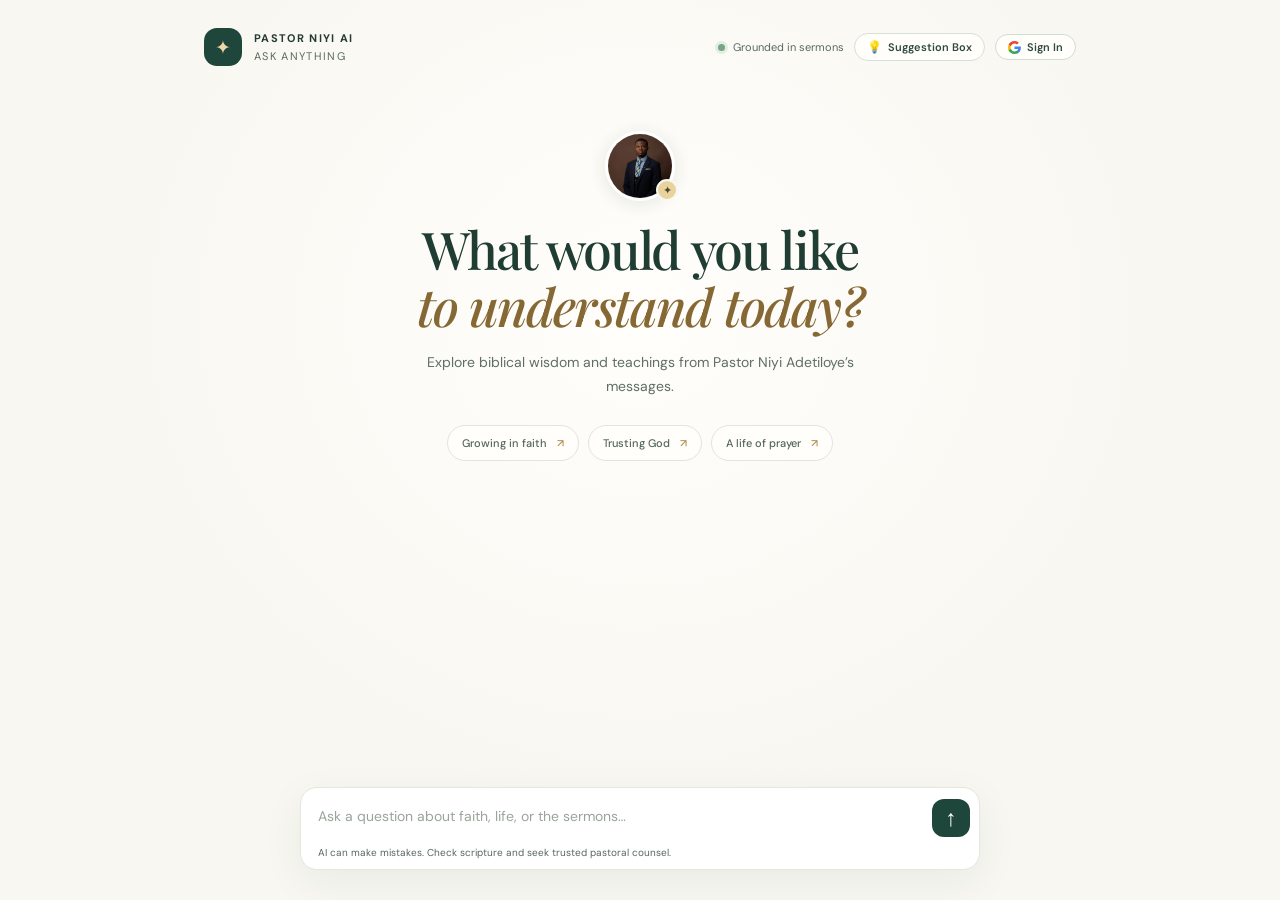
==== web/index.html @ 2fbea022 "Replace alert dialog with smooth inline prompt and bump version" ====
<!doctype html>
<html lang="en">
<head>
  <meta charset="utf-8">
  <meta name="viewport" content="width=device-width,initial-scale=1">
  <meta name="theme-color" content="#f8f7f2">
  <meta name="description" content="Explore Pastor Niyi Adetiloye’s teachings through sermon-grounded answers.">
  <title>Pastor Niyi AI</title>
  <link rel="icon" type="image/svg+xml" href="/assets/bible-favicon.svg?v=1">
  <link rel="stylesheet" href="/web/styles.css?v=20261024a">
  <!-- Google Identity Services for Option B Google Sign-In -->
  <script src="https://accounts.google.com/gsi/client" async defer></script>
</head>
<body>
  <main class="shell">
    <header class="topbar">
      <a class="brand" href="/" aria-label="Pastor Niyi AI home">
        <span class="brand-mark">✦</span>
        <span><strong>PASTOR NIYI AI</strong><small>ASK ANYTHING</small></span>
      </a>

      <div class="topbar-actions">
        <div class="online"><i></i> <span>Grounded in sermons</span></div>

        <!-- Suggestion Box Trigger Button -->
        <button type="button" class="topbar-pill-btn" id="open-feedback-btn" aria-haspopup="dialog" aria-expanded="false" title="Submit feedback or suggestion">
          <span class="pill-icon">💡</span>
          <span class="pill-text">Suggestion Box</span>
        </button>

        <!-- User Profile / Google Sign-In Container (Option B) -->
        <div class="user-auth-zone" id="user-auth-zone">
          <button type="button" class="topbar-pill-btn auth-signin-btn" id="open-auth-btn" title="Sign in with Google">
            <svg class="google-svg" viewBox="0 0 24 24" width="13" height="13" aria-hidden="true">
              <path fill="#4285F4" d="M23.745 12.27c0-.7-.06-1.4-.19-2.07H12v4.51h6.6c-.29 1.52-1.14 2.82-2.4 3.68v3.05h3.88c2.27-2.09 3.66-5.17 3.66-9.17z"/>
              <path fill="#34A853" d="M12 24c3.24 0 5.95-1.08 7.93-2.91l-3.88-3.05c-1.08.72-2.45 1.16-4.05 1.16-3.12 0-5.77-2.1-6.72-4.93H1.25v3.15C3.26 21.36 7.33 24 12 24z"/>
              <path fill="#FBBC05" d="M5.28 14.27c-.25-.72-.38-1.49-.38-2.27s.13-1.55.38-2.27V6.58H1.25C.45 8.18 0 9.99 0 12s.45 3.82 1.25 5.42l4.03-3.15z"/>
              <path fill="#EA4335" d="M12 4.75c1.77 0 3.35.61 4.6 1.8l3.42-3.42C17.95 1.19 15.24 0 12 0 7.33 0 3.26 2.64 1.25 6.58l4.03 3.15c.95-2.83 3.6-4.98 6.72-4.98z"/>
            </svg>
            <span class="pill-text">Sign In</span>
          </button>

          <div class="user-menu-wrapper" id="user-menu-wrapper" hidden>
            <button type="button" class="user-avatar-btn" id="user-avatar-btn" aria-haspopup="menu" aria-expanded="false" title="Account profile">
              <img id="user-avatar-img" class="user-avatar" src="" alt="User avatar">
              <span id="user-display-name" class="user-name"></span>
              <span class="user-caret">▾</span>
            </button>
            <div class="user-dropdown-card" id="user-dropdown-card" hidden role="menu">
              <div class="dropdown-user-info">
                <strong id="dropdown-user-name"></strong>
                <small id="dropdown-user-email"></small>
              </div>
              <div class="dropdown-line"></div>
              <button type="button" class="dropdown-row-btn" id="view-bookmarks-btn" role="menuitem">
                🔖 Saved Bookmarks (<span id="user-bookmark-count">0</span>)
              </button>
              <div class="dropdown-line"></div>
              <button type="button" class="dropdown-row-btn signout" id="user-signout-btn" role="menuitem">
                Sign Out
              </button>
            </div>
          </div>
        </div>
      </div>
    </header>

    <section class="welcome" id="welcome">
      <div class="portrait-wrap">
        <img src="/assets/pastor_niyi.webp" alt="Pastor Niyi Adetiloye" class="portrait">
        <span class="portrait-spark">✦</span>
      </div>
      <h1>What would you like<br><em>to understand today?</em></h1>
      <p class="intro">Explore biblical wisdom and teachings from Pastor Niyi Adetiloye’s messages.</p>
      <div class="suggestions" aria-label="Suggested questions">
        <button class="suggestion" data-prompt="What does the Bible teach about growing in faith?">Growing in faith <span>↗</span></button>
        <button class="suggestion" data-prompt="How can I trust God in a difficult season?">Trusting God <span>↗</span></button>
        <button class="suggestion" data-prompt="What are practical ways to build a life of prayer?">A life of prayer <span>↗</span></button>
      </div>
    </section>

    <section id="conversation" class="conversation" aria-live="polite" aria-label="Conversation"></section>
    <div id="error" class="error" role="status" hidden></div>

    <form id="chat-form" class="composer">
      <label class="sr-only" for="message">Ask a question</label>
      <textarea id="message" rows="1" maxlength="2000" placeholder="Ask a question about faith, life, or the sermons…" required></textarea>
      <button id="send" type="submit" aria-label="Send question"><span>↑</span></button>
      <div class="composer-note">AI can make mistakes. Check scripture and seek trusted pastoral counsel.</div>
    </form>
  </main>

  <!-- SUGGESTION & FEEDBACK MODAL -->
  <div id="feedback-modal" class="modal-backdrop" hidden role="dialog" aria-modal="true" aria-labelledby="feedback-title">
    <div class="modal-sheet">
      <div class="modal-sheet-header">
        <div class="modal-title-wrap">
          <div class="modal-gem">💡</div>
          <div>
            <h2 id="feedback-title">Suggestion & Feedback Box</h2>
            <p class="modal-subtitle">Share your ideas, report errors, or leave a note for the church team.</p>
          </div>
        </div>
        <button type="button" class="sheet-close" id="close-feedback-btn" aria-label="Close modal">✕</button>
      </div>

      <div class="modal-sheet-body">
        <form id="feedback-form" onsubmit="event.preventDefault(); window.submitFeedbackForm();">
          <div class="category-radio-group" role="radiogroup" aria-label="Feedback category">
            <label class="cat-chip active">
              <input type="radio" name="feedback-category" value="suggestion" checked>
              <span>💡 Suggestion</span>
            </label>
            <label class="cat-chip">
              <input type="radio" name="feedback-category" value="sermon">
              <span>📖 Sermon Note</span>
            </label>
            <label class="cat-chip">
              <input type="radio" name="feedback-category" value="bug">
              <span>🐛 Bug / Issue</span>
            </label>
            <label class="cat-chip">
              <input type="radio" name="feedback-category" value="testimony">
              <span>❤️ Testimony</span>
            </label>
          </div>

          <div class="field-wrap">
            <label for="feedback-content" class="field-label">Your Message or Suggestion <span class="req">*</span></label>
            <textarea id="feedback-content" rows="4" maxlength="3000" placeholder="Write your thoughts, suggestions, or corrections here…" required></textarea>
            <div class="char-indicator"><span id="char-count">0</span> / 3000</div>
          </div>

          <div class="field-wrap">
            <label for="feedback-contact" class="field-label">Name or Contact <small class="opt">(Optional — leave blank for 100% anonymous)</small></label>
            <input type="text" id="feedback-contact" maxlength="150" placeholder="e.g. Bro David or david@example.com">
            <p class="privacy-note">🔒 Submissions are 100% anonymous by default. You only need to provide contact info if you would like pastoral follow-up.</p>
          </div>

          <div id="feedback-form-error" class="form-alert error" hidden></div>

          <div class="sheet-actions">
            <button type="button" class="sheet-btn secondary" id="cancel-feedback-btn">Cancel</button>
            <button type="submit" class="sheet-btn primary" id="send-feedback-btn">
              <span class="btn-text">Send to Pastoral Team</span>
              <span class="sheet-spinner" hidden></span>
            </button>
          </div>
        </form>

        <div id="feedback-success-state" class="modal-success-state" hidden>
          <div class="success-gem">🕊️</div>
          <h3>Thank You!</h3>
          <p>Your thoughts have been received with love and appreciation. May God continually bless and keep you!</p>
          <button type="button" class="sheet-btn primary" id="feedback-done-btn">Back to Chat</button>
        </div>
      </div>
    </div>
  </div>

  <!-- SAVED BOOKMARKS MODAL (OPTION B) -->
  <div id="bookmarks-modal" class="modal-backdrop" hidden role="dialog" aria-modal="true" aria-labelledby="bookmarks-title">
    <div class="modal-sheet">
      <div class="modal-sheet-header">
        <div class="modal-title-wrap">
          <div class="modal-gem">🔖</div>
          <div>
            <h2 id="bookmarks-title">Saved Sermons & Messages</h2>
            <p class="modal-subtitle">Teachings and sermon links saved to your account.</p>
          </div>
        </div>
        <button type="button" class="sheet-close" id="close-bookmarks-btn" aria-label="Close modal">✕</button>
      </div>

      <div class="modal-sheet-body">
        <div id="bookmarks-empty" class="bookmarks-empty-state" hidden>
          <span class="empty-icon">📭</span>
          <h4>No saved sermons yet</h4>
          <p>When listening to or reading sermon answers, click "Save" to keep them handy here.</p>
        </div>
        <div id="bookmarks-list" class="bookmarks-list"></div>
      </div>
    </div>
  </div>

  <!-- MEMBER AUTHENTICATION MODAL -->
  <div id="auth-modal" class="modal-backdrop" hidden role="dialog" aria-modal="true" aria-labelledby="auth-modal-title">
    <div class="modal-sheet">
      <div class="modal-sheet-header">
        <div class="modal-title-wrap">
          <div class="modal-gem">✦</div>
          <div>
            <h2 id="auth-modal-title">Member Sign In</h2>
            <p class="modal-subtitle">Save your sermon bookmarks, notes, and study history.</p>
          </div>
        </div>
        <button type="button" class="sheet-close" id="close-auth-btn" aria-label="Close modal">✕</button>
      </div>

      <div class="modal-sheet-body">
        <form id="member-login-form" onsubmit="event.preventDefault(); window.submitMemberLogin();">
          <div class="field-wrap">
            <label for="member-email" class="field-label">Email Address <span class="req">*</span></label>
            <input type="email" id="member-email" required placeholder="your.email@example.com">
          </div>

          <div class="field-wrap">
            <label for="member-name" class="field-label">Your Name <small class="opt">(Optional)</small></label>
            <input type="text" id="member-name" placeholder="e.g. David Emmanuel">
            <p class="privacy-note">🔒 Passwordless access: bookmarks and sermon notes will be securely tied to your email profile.</p>
          </div>

          <div id="auth-error-alert" class="form-alert error" hidden></div>

          <div class="sheet-actions" style="margin-top: 14px;">
            <button type="button" class="sheet-btn secondary" id="cancel-auth-btn">Cancel</button>
            <button type="submit" class="sheet-btn primary" id="member-submit-btn">
              <span class="btn-text">Access My Account</span>
              <span class="sheet-spinner" hidden></span>
            </button>
          </div>
        </form>

        <div class="auth-divider">
          <span>OR GOOGLE SIGN-IN</span>
        </div>

        <div id="google-signin-container" class="google-btn-zone">
          <button type="button" class="google-full-btn" id="trigger-google-oauth-btn">
            <svg class="google-svg" viewBox="0 0 24 24" width="16" height="16" aria-hidden="true">
              <path fill="#4285F4" d="M23.745 12.27c0-.7-.06-1.4-.19-2.07H12v4.51h6.6c-.29 1.52-1.14 2.82-2.4 3.68v3.05h3.88c2.27-2.09 3.66-5.17 3.66-9.17z"/>
              <path fill="#34A853" d="M12 24c3.24 0 5.95-1.08 7.93-2.91l-3.88-3.05c-1.08.72-2.45 1.16-4.05 1.16-3.12 0-5.77-2.1-6.72-4.93H1.25v3.15C3.26 21.36 7.33 24 12 24z"/>
              <path fill="#FBBC05" d="M5.28 14.27c-.25-.72-.38-1.49-.38-2.27s.13-1.55.38-2.27V6.58H1.25C.45 8.18 0 9.99 0 12s.45 3.82 1.25 5.42l4.03-3.15z"/>
              <path fill="#EA4335" d="M12 4.75c1.77 0 3.35.61 4.6 1.8l3.42-3.42C17.95 1.19 15.24 0 12 0 7.33 0 3.26 2.64 1.25 6.58l4.03 3.15c.95-2.83 3.6-4.98 6.72-4.98z"/>
            </svg>
            <span>Continue with Google</span>
          </button>
          <div id="google-button-rendered" hidden></div>
          <p id="google-hint-text" class="google-subhint">Fast 1-click Google account sync.</p>
        </div>
      </div>
    </div>
  </div>

  <script src="/web/chat-stream.js?v=20261024a" defer></script>
  <script src="/web/app.js?v=20261024a" defer></script>
</body>
</html>
---- web/styles.css ----
@import url('https://fonts.googleapis.com/css2?family=DM+Sans:wght@400;500;600;700&family=Playfair+Display:ital,wght@0,500;0,600;1,500&display=swap');
:root{font-family:'DM Sans',sans-serif;color:#243a32;background:#f8f7f2;font-synthesis:none;text-rendering:optimizeLegibility}*{box-sizing:border-box}body{margin:0;min-height:100vh;background:radial-gradient(ellipse at 50% 35%,#fffefa 0,#f8f7f2 60%)}.shell{max-width:940px;margin:auto;min-height:100vh;padding:28px 34px 30px;display:flex;flex-direction:column}.topbar{display:flex;align-items:center;justify-content:space-between}.brand{display:flex;align-items:center;gap:12px;color:inherit;text-decoration:none}.brand-mark{width:38px;height:38px;border-radius:13px;background:#1e463a;color:#eed9a4;display:grid;place-items:center;font-size:19px}.brand strong,.brand small{display:block;letter-spacing:.12em}.brand strong{font-size:11px}.brand small{font-size:9px;color:#829087;margin-top:4px}.online{font-size:11px;color:#718077;display:flex;align-items:center;gap:8px}.online i{width:7px;height:7px;background:#78a683;border-radius:50%;box-shadow:0 0 0 3px #e2eee3}.welcome{text-align:center;padding:65px 0 25px}.portrait-wrap{position:relative;width:70px;height:70px;margin:0 auto 19px}.portrait{width:70px;height:70px;border-radius:50%;object-fit:cover;border:3px solid #fff;box-shadow:0 3px 18px #253a301c}.portrait-spark{position:absolute;right:-3px;bottom:0;background:#e9d29b;color:#4c492f;border:2px solid #f8f7f2;border-radius:50%;width:22px;height:22px;display:grid;place-items:center;font-size:11px}.eyebrow{font-size:10px;text-transform:uppercase;letter-spacing:.18em;color:#8b927e;margin:0 0 12px}.welcome h1{font:500 clamp(34px,6vw,52px)/1.1 'Playfair Display',serif;letter-spacing:-.035em;margin:0;color:#203d33}.welcome h1 em{font-weight:500;color:#ad8b4d}.intro{font-size:14px;color:#748078;max-width:440px;line-height:1.7;margin:17px auto 26px}.suggestions{display:flex;justify-content:center;gap:9px;flex-wrap:wrap}.suggestion{border:1px solid #e3e4da;background:#fffefa;color:#54665d;border-radius:999px;padding:10px 14px;font:500 11px 'DM Sans',sans-serif;cursor:pointer;transition:.18s}.suggestion span{color:#ae8c4b;margin-left:7px}.suggestion:hover{border-color:#a7b6a9;transform:translateY(-1px)}.conversation{display:flex;flex-direction:column;gap:18px;width:min(100%,680px);margin:12px auto 22px}.message{max-width:86%;padding:15px 18px;border-radius:17px;font-size:14px;line-height:1.7;white-space:pre-wrap;overflow-wrap:break-word;word-break:normal}.message.user{align-self:flex-end;background:#1e463a;color:#fff;border-bottom-right-radius:5px}.message.assistant{align-self:flex-start;background:#fff;border:1px solid #eae9df;color:#33483e;border-bottom-left-radius:5px;box-shadow:0 5px 18px #263a3008}.sources{border-top:1px solid #eeeee8;margin-top:13px;padding-top:10px;color:#788278;font-size:11px}.sources strong{display:block;margin-bottom:7px;color:#758174}.source{margin:7px 0;display:flex;align-items:center;gap:8px;flex-wrap:wrap}.source span{color:#a28145}.listen-link{display:inline-flex;align-items:center;border:1px solid #d8e2d7;border-radius:999px;padding:5px 9px;color:#315e49;background:#f7faf5;text-decoration:none;font-size:10px;font-weight:600;line-height:1.3;transition:background .16s,border-color .16s}.listen-link:hover{background:#eaf2e8;border-color:#a9c0aa}.listen-link:focus-visible{outline:2px solid #ad8b4d;outline-offset:2px}.typing{color:#89948b}.error{width:min(100%,680px);margin:0 auto 12px;color:#9a4e3f;font-size:12px}.composer{position:sticky;bottom:0;width:min(100%,680px);margin:auto auto 0;padding:8px 9px 32px;background:#fff;border:1px solid #e5e6dc;border-radius:17px;box-shadow:0 12px 42px #263a3010;display:flex;align-items:flex-end;gap:10px}.composer textarea{resize:none;max-height:140px;flex:1;border:0;outline:none;background:transparent;color:#31463c;padding:10px 8px;font:14px/1.5 'DM Sans',sans-serif}.composer textarea::placeholder{color:#9ba49b}.composer button{width:38px;height:38px;flex:none;border:0;border-radius:12px;background:#1e463a;color:#fff;font-size:23px;cursor:pointer}.composer button:disabled{opacity:.45;cursor:wait}.composer-note{position:absolute;bottom:10px;left:17px;color:#a1a69c;font-size:9px}.sr-only{position:absolute;width:1px;height:1px;padding:0;margin:-1px;overflow:hidden;clip:rect(0,0,0,0);white-space:nowrap;border:0}[hidden]{display:none!important}@media(max-width:600px){.shell{padding:18px 16px 20px}.welcome{padding:54px 0 21px}.welcome h1{font-size:39px}.intro{font-size:13px}.suggestion{font-size:10px;padding:9px 12px}.message{max-width:94%;font-size:13px}.online{font-size:10px}}

/* Messenger-style conversation */
.message{display:flex;gap:10px;max-width:92%;padding:0;background:transparent;border:0;box-shadow:none;white-space:normal;overflow:visible}
.message.assistant{align-self:flex-start;align-items:flex-end}
.message.user{align-self:flex-end;justify-content:flex-end}
.message-avatar{width:36px;height:36px;flex:0 0 36px;object-fit:cover;border:2px solid #fff;border-radius:50%;box-shadow:0 2px 9px #263a301a}
.message-bubble{max-width:calc(100% - 46px);padding:14px 17px;border-radius:17px;font-size:14px;line-height:1.72;overflow-wrap:break-word;word-break:normal}
.assistant-bubble{background:#fff;border:1px solid #eae9df;color:#33483e;border-bottom-left-radius:5px;box-shadow:0 5px 18px #263a3008}
.user-bubble{display:inline-block;width:fit-content;min-width:44px;max-width:88%;background:#1e463a;color:#fff;border-bottom-right-radius:5px;white-space:pre-wrap;word-break:normal;overflow-wrap:break-word;text-align:left}
.assistant-bubble p{margin:0 0 11px}
.assistant-bubble p:last-of-type{margin-bottom:0}
.assistant-bubble h3{margin:16px 0 7px;color:#244b3b;font-size:14px;line-height:1.4;font-weight:700}
.assistant-bubble h3:first-child{margin-top:0}
.assistant-bubble ul,.assistant-bubble ol{margin:7px 0 12px;padding-left:21px}
.assistant-bubble li{padding-left:2px}
.assistant-bubble li+li{margin-top:6px}
.assistant-bubble blockquote{margin:10px 0;padding-left:13px;border-left:2px solid #d8c18c;color:#68786e}
.assistant-bubble strong{color:#244b3b;font-weight:700}
.assistant-bubble .typing{color:#89948b}
@media(max-width:600px){.message{max-width:100%;gap:8px}.message-avatar{width:31px;height:31px;flex-basis:31px}.message-bubble{max-width:calc(100% - 39px);padding:12px 14px;font-size:13px}.user-bubble{max-width:90%}}
.message.assistant,.message.user{background:transparent;border:0;box-shadow:none;color:inherit;border-radius:0}
.user-bubble{color:#fff}

.typing{color:#637368}.assistant-bubble.streaming::after{content:"";display:inline-block;width:6px;height:6px;margin-left:5px;vertical-align:middle;border-radius:50%;background:#78a683;animation:stream-pulse .7s ease-in-out infinite alternate}@keyframes stream-pulse{to{opacity:.35;transform:scale(.8)}}@media(max-width:600px){.composer textarea{font-size:16px}}@media(prefers-reduced-motion:reduce){.assistant-bubble.streaming::after{animation:none}}

.brand small{font-size:11px;color:#596a60}.online{color:#596a60}.eyebrow{color:#626d5e}.welcome h1 em{color:#856833}.intro{color:#5f6f65}.composer-note{font-size:10px;color:#56675c}.source span{color:#7d6332}.listen-link{font-size:11px}.error{color:#854638}.retry-button{margin-inline-start:7px;padding:4px 9px;border:1px solid #bdcbc0;border-radius:9px;background:#fffefa;color:#284e3d;font:600 11px/1.2 system-ui,sans-serif;cursor:pointer}.retry-button:focus-visible{outline:2px solid #ad8b4d;outline-offset:2px}@media(max-width:600px){.message{font-size:14px}.suggestion{font-size:11px}.online{font-size:11px}}

.listen-link.youtube-link{background:#fdf2f2;border-color:#f5c2c2;color:#b91c1c}.listen-link.youtube-link:hover{background:#fae6e6;border-color:#e58f8f}


/* ==========================================================================
   TOPBAR ACTIONS, SUGGESTION BOX & OPTION B USER ACCOUNTS
   ========================================================================== */
.topbar-actions {
  display: flex;
  align-items: center;
  gap: 10px;
}

.topbar-pill-btn {
  display: inline-flex;
  align-items: center;
  gap: 6px;
  background: #fffefa;
  border: 1px solid #d7e0d6;
  border-radius: 999px;
  padding: 5px 12px;
  font-family: inherit;
  font-size: 11px;
  font-weight: 600;
  color: #2e4a3e;
  cursor: pointer;
  transition: all .18s ease;
  white-space: nowrap;
}

.topbar-pill-btn:hover {
  background: #f0f6f1;
  border-color: #a7baa8;
  transform: translateY(-1px);
}

.topbar-pill-btn:focus-visible {
  outline: 2px solid #ad8b4d;
  outline-offset: 2px;
}

.pill-icon {
  font-size: 12px;
}

.auth-signin-btn {
  border-color: #d1ddd0;
}

.auth-signin-btn .google-svg {
  flex-shrink: 0;
}

/* User Profile Menu (Signed in) */
.user-auth-zone {
  position: relative;
}

.user-avatar-btn {
  display: inline-flex;
  align-items: center;
  gap: 6px;
  background: #fff;
  border: 1px solid #d6ded5;
  border-radius: 999px;
  padding: 3px 10px 3px 4px;
  cursor: pointer;
  font-family: inherit;
  font-size: 11px;
  font-weight: 600;
  color: #274538;
  transition: all .16s ease;
}

.user-avatar-btn:hover {
  border-color: #a1b8a4;
  background: #f6faf6;
}

.user-avatar {
  width: 22px;
  height: 22px;
  border-radius: 50%;
  object-fit: cover;
}

.user-caret {
  font-size: 9px;
  color: #7d8f84;
}

.user-dropdown-card {
  position: absolute;
  top: calc(100% + 8px);
  right: 0;
  width: 230px;
  background: #fff;
  border: 1px solid #e1e7e0;
  border-radius: 14px;
  box-shadow: 0 10px 35px rgba(23, 45, 34, 0.12);
  padding: 8px;
  z-index: 100;
  animation: dropdown-fade-in .15s ease-out;
}

@keyframes dropdown-fade-in {
  from { opacity: 0; transform: translateY(-4px); }
  to { opacity: 1; transform: translateY(0); }
}

.dropdown-user-info {
  padding: 8px 10px 6px;
}

.dropdown-user-info strong {
  display: block;
  font-size: 12px;
  color: #1e3d30;
  white-space: nowrap;
  overflow: hidden;
  text-overflow: ellipsis;
}

.dropdown-user-info small {
  display: block;
  font-size: 10px;
  color: #73847a;
  white-space: nowrap;
  overflow: hidden;
  text-overflow: ellipsis;
}

.dropdown-line {
  height: 1px;
  background: #edf1ec;
  margin: 6px 0;
}

.dropdown-row-btn {
  display: flex;
  align-items: center;
  width: 100%;
  padding: 8px 10px;
  border: 0;
  background: transparent;
  border-radius: 8px;
  font-family: inherit;
  font-size: 12px;
  color: #2f4d40;
  cursor: pointer;
  text-align: left;
  transition: background .14s ease;
}

.dropdown-row-btn:hover {
  background: #f2f7f3;
}

.dropdown-row-btn.signout {
  color: #a83a32;
}

.dropdown-row-btn.signout:hover {
  background: #fdf2f2;
}

/* ==========================================================================
   MODAL DIALOGS (Suggestion Box & Bookmarks)
   ========================================================================== */
.modal-backdrop {
  position: fixed;
  inset: 0;
  background: rgba(14, 25, 20, 0.55);
  backdrop-filter: blur(6px);
  -webkit-backdrop-filter: blur(6px);
  display: flex;
  align-items: center;
  justify-content: center;
  padding: 16px;
  z-index: 1000;
  animation: modal-bg-fade .2s ease-out;
}

@keyframes modal-bg-fade {
  from { opacity: 0; }
  to { opacity: 1; }
}

.modal-sheet {
  background: #fffefa;
  border: 1px solid #e2e7df;
  border-radius: 20px;
  max-width: 520px;
  width: 100%;
  box-shadow: 0 20px 60px rgba(16, 36, 26, 0.22);
  display: flex;
  flex-direction: column;
  overflow: hidden;
  animation: modal-pop .22s cubic-bezier(0.16, 1, 0.3, 1);
}

@keyframes modal-pop {
  from { opacity: 0; transform: scale(0.96) translateY(8px); }
  to { opacity: 1; transform: scale(1) translateY(0); }
}

.modal-sheet-header {
  display: flex;
  align-items: flex-start;
  justify-content: space-between;
  padding: 22px 24px 16px;
  border-bottom: 1px solid #eff3ee;
}

.modal-title-wrap {
  display: flex;
  gap: 14px;
  align-items: flex-start;
}

.modal-gem {
  width: 38px;
  height: 38px;
  background: #edf4ee;
  border: 1px solid #cfded0;
  border-radius: 12px;
  display: grid;
  place-items: center;
  font-size: 18px;
  flex-shrink: 0;
}

.modal-title-wrap h2 {
  font-family: 'DM Sans', sans-serif;
  font-size: 17px;
  font-weight: 700;
  color: #1e3f32;
  margin: 0 0 3px;
  line-height: 1.3;
}

.modal-subtitle {
  font-size: 12px;
  color: #6d7f74;
  margin: 0;
  line-height: 1.45;
}

.sheet-close {
  background: transparent;
  border: 0;
  color: #8c9c91;
  font-size: 16px;
  line-height: 1;
  padding: 6px;
  border-radius: 8px;
  cursor: pointer;
  transition: all .15s ease;
}

.sheet-close:hover {
  background: #edf2ed;
  color: #244134;
}

.modal-sheet-body {
  padding: 22px 24px 24px;
}

/* Category Pills in Form */
.category-radio-group {
  display: flex;
  flex-wrap: wrap;
  gap: 8px;
  margin-bottom: 18px;
}

.cat-chip {
  display: inline-flex;
  align-items: center;
  padding: 7px 13px;
  background: #f4f7f3;
  border: 1px solid #d9e3d8;
  border-radius: 999px;
  font-size: 11px;
  font-weight: 600;
  color: #3f5a4d;
  cursor: pointer;
  transition: all .16s ease;
  user-select: none;
}

.cat-chip input[type="radio"] {
  position: absolute;
  opacity: 0;
  pointer-events: none;
}

.cat-chip:hover {
  background: #eaf1eb;
  border-color: #b7cab8;
}

.cat-chip.active {
  background: #1e463a;
  border-color: #1e463a;
  color: #fff;
  box-shadow: 0 2px 8px rgba(30, 70, 58, 0.25);
}

/* Form Fields */
.field-wrap {
  margin-bottom: 16px;
}

.field-label {
  display: block;
  font-size: 12px;
  font-weight: 600;
  color: #254235;
  margin-bottom: 6px;
}

.field-label .req {
  color: #ad3d32;
}

.field-label .opt {
  font-weight: 400;
  color: #7b8b80;
  font-size: 11px;
}

.field-wrap textarea,
.field-wrap input[type="text"] {
  width: 100%;
  border: 1px solid #d7e0d6;
  border-radius: 12px;
  padding: 10px 12px;
  font-family: inherit;
  font-size: 13px;
  color: #233e32;
  background: #fff;
  box-sizing: border-box;
  transition: border-color .16s, box-shadow .16s;
}

.field-wrap textarea:focus,
.field-wrap input[type="text"]:focus {
  border-color: #1e463a;
  outline: none;
  box-shadow: 0 0 0 3px rgba(30, 70, 58, 0.12);
}

.char-indicator {
  text-align: right;
  font-size: 10px;
  color: #8c9b91;
  margin-top: 4px;
}

.privacy-note {
  font-size: 11px;
  color: #687d70;
  margin: 6px 0 0;
  line-height: 1.45;
}

.form-alert.error {
  background: #fdf2f2;
  border: 1px solid #f5c4c4;
  color: #9c2820;
  font-size: 12px;
  padding: 9px 12px;
  border-radius: 10px;
  margin-bottom: 14px;
}

.sheet-actions {
  display: flex;
  justify-content: flex-end;
  gap: 10px;
  margin-top: 20px;
}

.sheet-btn {
  padding: 9px 18px;
  border-radius: 11px;
  font-family: inherit;
  font-size: 12px;
  font-weight: 600;
  cursor: pointer;
  transition: all .16s ease;
  display: inline-flex;
  align-items: center;
  justify-content: center;
  gap: 6px;
  border: 0;
}

.sheet-btn.primary {
  background: #1e463a;
  color: #fff;
}

.sheet-btn.primary:hover {
  background: #17382e;
  box-shadow: 0 4px 14px rgba(30, 70, 58, 0.25);
}

.sheet-btn.secondary {
  background: #edf2ed;
  color: #355042;
}

.sheet-btn.secondary:hover {
  background: #e1e9e1;
}

.sheet-btn:disabled {
  opacity: .5;
  cursor: not-allowed;
}

/* Success Confirmation State */
.modal-success-state {
  text-align: center;
  padding: 24px 12px 12px;
}

.success-gem {
  width: 58px;
  height: 58px;
  background: #eaf5ec;
  border: 2px solid #bfe0c5;
  border-radius: 50%;
  display: grid;
  place-items: center;
  font-size: 28px;
  margin: 0 auto 16px;
}

.modal-success-state h3 {
  font-family: 'Playfair Display', serif;
  font-size: 24px;
  color: #1e463a;
  margin: 0 0 8px;
}

.modal-success-state p {
  font-size: 13px;
  color: #5c7264;
  line-height: 1.6;
  max-width: 380px;
  margin: 0 auto 22px;
}

/* Saved Bookmarks List */
.bookmarks-empty-state {
  text-align: center;
  padding: 30px 10px;
}

.bookmarks-empty-state .empty-icon {
  font-size: 36px;
  display: block;
  margin-bottom: 10px;
}

.bookmarks-empty-state h4 {
  font-size: 15px;
  margin: 0 0 6px;
  color: #244134;
}

.bookmarks-empty-state p {
  font-size: 12px;
  color: #6e8074;
  max-width: 320px;
  margin: 0 auto;
}

.bookmarks-list {
  display: flex;
  flex-direction: column;
  gap: 10px;
  max-height: 380px;
  overflow-y: auto;
}

.bookmark-item {
  padding: 12px 14px;
  background: #f8faf7;
  border: 1px solid #e1e8df;
  border-radius: 12px;
  display: flex;
  justify-content: space-between;
  align-items: flex-start;
  gap: 12px;
}

.bookmark-info h5 {
  margin: 0 0 4px;
  font-size: 13px;
  color: #1e3f32;
}

.bookmark-info p {
  margin: 0 0 6px;
  font-size: 11px;
  color: #607468;
  line-height: 1.4;
}

.bookmark-link {
  font-size: 11px;
  color: #1e463a;
  font-weight: 600;
  text-decoration: underline;
}

.bookmark-del-btn {
  background: transparent;
  border: 0;
  color: #9ea9a2;
  cursor: pointer;
  padding: 4px;
  border-radius: 6px;
}

.bookmark-del-btn:hover {
  color: #b23b32;
  background: #fbeeed;
}

/* Responsive adjustments */
@media (max-width: 600px) {
  .topbar-actions {
    gap: 6px;
  }
  .online {
    display: none; /* Hide 'Grounded in sermons' on very small mobile to give room */
  }
  .topbar-pill-btn {
    padding: 5px 9px;
    font-size: 10px;
  }
  .modal-sheet {
    max-width: 100%;
    border-radius: 16px;
  }
  .modal-sheet-header {
    padding: 18px 16px 12px;
  }
  .modal-sheet-body {
    padding: 18px 16px 20px;
  }
}


/* Google OAuth Button & Auth Divider */
.auth-divider {
  display: flex;
  align-items: center;
  text-align: center;
  margin: 18px 0 14px;
}
.auth-divider::before,
.auth-divider::after {
  content: '';
  flex: 1;
  border-bottom: 1px solid #e5ece4;
}
.auth-divider span {
  padding: 0 10px;
  font-size: 10px;
  font-weight: 700;
  letter-spacing: 0.1em;
  color: #7d8f84;
}

.google-btn-zone {
  display: flex;
  flex-direction: column;
  gap: 8px;
}

.google-full-btn {
  display: flex;
  align-items: center;
  justify-content: center;
  gap: 10px;
  width: 100%;
  padding: 10px 16px;
  background: #fff;
  border: 1px solid #d5ded4;
  border-radius: 12px;
  font-family: inherit;
  font-size: 13px;
  font-weight: 600;
  color: #274034;
  cursor: pointer;
  transition: all .16s ease;
  box-shadow: 0 1px 3px rgba(0,0,0,0.04);
}

.google-full-btn:hover {
  background: #f7faf7;
  border-color: #b7c7b6;
  box-shadow: 0 3px 10px rgba(0,0,0,0.07);
}

.google-subhint {
  font-size: 10.5px;
  color: #788a80;
  text-align: center;
  margin: 2px 0 0;
  line-height: 1.4;
}

/* Distinctive Sermon Links (Side-by-side Telegram & YouTube) */
.source {
  display: flex;
  align-items: center;
  flex-wrap: wrap;
  gap: 7px;
  margin: 8px 0;
}

.listen-link {
  display: inline-flex;
  align-items: center;
  gap: 5px;
  border: 1px solid #cfded0;
  border-radius: 999px;
  padding: 4px 10px;
  color: #1e4d3a;
  background: #f4f8f4;
  text-decoration: none;
  font-size: 11px;
  font-weight: 600;
  line-height: 1.3;
  transition: all .16s ease;
}

.listen-link:hover {
  background: #e7f1e8;
  border-color: #9cb89f;
  transform: translateY(-1px);
}

.listen-link.telegram-link {
  background: #f2f8f4;
  border-color: #c9ded0;
  color: #1c523c;
}

.listen-link.telegram-link:hover {
  background: #e4f2e8;
  border-color: #9abf9f;
}

.listen-link.youtube-link {
  background: #fdf3f3;
  border-color: #f7caca;
  color: #b91c1c;
}

.listen-link.youtube-link:hover {
  background: #fae4e4;
  border-color: #e59797;
}


.form-alert.info {
  background: #f0f7f3;
  border: 1px solid #c8dfd0;
  color: #1e4a38;
  font-size: 12px;
  line-height: 1.5;
  padding: 10px 14px;
  border-radius: 10px;
  margin-bottom: 14px;
}
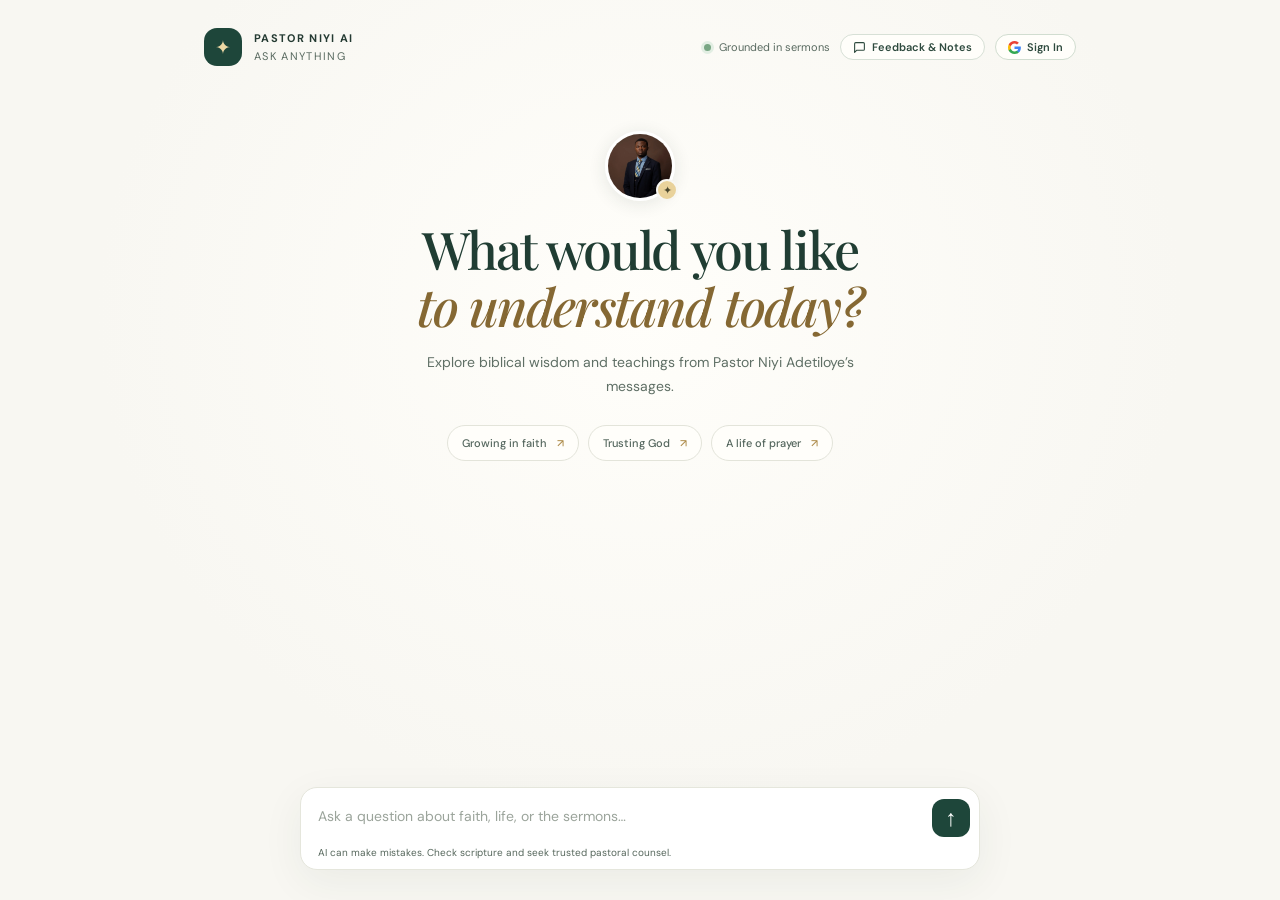
==== commit 4bc75210: "Elevate suggestion box UI with Impeccable craft: remove AI emojis, add authored SVGs, Playfair Displ" ====
--- a/web/index.html
+++ b/web/index.html
@@ -7,7 +7,7 @@
   <meta name="description" content="Explore Pastor Niyi Adetiloye’s teachings through sermon-grounded answers.">
   <title>Pastor Niyi AI</title>
   <link rel="icon" type="image/svg+xml" href="/assets/bible-favicon.svg?v=1">
-  <link rel="stylesheet" href="/web/styles.css?v=20261024a">
+  <link rel="stylesheet" href="/web/styles.css?v=20261024b">
   <!-- Google Identity Services for Option B Google Sign-In -->
   <script src="https://accounts.google.com/gsi/client" async defer></script>
 </head>
@@ -23,9 +23,9 @@
         <div class="online"><i></i> <span>Grounded in sermons</span></div>
 
         <!-- Suggestion Box Trigger Button -->
-        <button type="button" class="topbar-pill-btn" id="open-feedback-btn" aria-haspopup="dialog" aria-expanded="false" title="Submit feedback or suggestion">
-          <span class="pill-icon">💡</span>
-          <span class="pill-text">Suggestion Box</span>
+        <button type="button" class="topbar-pill-btn" id="open-feedback-btn" aria-haspopup="dialog" aria-expanded="false" title="Share observations or sermon corrections with the pastoral team">
+          <svg class="pill-svg" width="13" height="13" viewBox="0 0 24 24" fill="none" stroke="currentColor" stroke-width="2" stroke-linecap="round" stroke-linejoin="round" aria-hidden="true"><path d="M21 15a2 2 0 0 1-2 2H7l-4 4V5a2 2 0 0 1 2-2h14a2 2 0 0 1 2 2z"></path></svg>
+          <span class="pill-text">Feedback & Notes</span>
         </button>
 
         <!-- User Profile / Google Sign-In Container (Option B) -->
@@ -90,15 +90,14 @@
     </form>
   </main>
 
-  <!-- SUGGESTION & FEEDBACK MODAL -->
+  <!-- SUGGESTION & PASTORAL OBSERVATION MODAL -->
   <div id="feedback-modal" class="modal-backdrop" hidden role="dialog" aria-modal="true" aria-labelledby="feedback-title">
     <div class="modal-sheet">
       <div class="modal-sheet-header">
         <div class="modal-title-wrap">
-          <div class="modal-gem">💡</div>
           <div>
-            <h2 id="feedback-title">Suggestion & Feedback Box</h2>
-            <p class="modal-subtitle">Share your ideas, report errors, or leave a note for the church team.</p>
+            <h2 id="feedback-title">Feedback & Observations</h2>
+            <p class="modal-subtitle">Contribute sermon corrections, teaching observations, or notes for the ministry team.</p>
           </div>
         </div>
         <button type="button" class="sheet-close" id="close-feedback-btn" aria-label="Close modal">✕</button>
@@ -109,32 +108,36 @@
           <div class="category-radio-group" role="radiogroup" aria-label="Feedback category">
             <label class="cat-chip active">
               <input type="radio" name="feedback-category" value="suggestion" checked>
-              <span>💡 Suggestion</span>
+              <svg width="12" height="12" viewBox="0 0 24 24" fill="none" stroke="currentColor" stroke-width="2" stroke-linecap="round" stroke-linejoin="round" aria-hidden="true"><path d="M12 2v4M12 18v4M4.93 4.93l2.83 2.83M16.24 16.24l2.83 2.83M2 12h4M18 12h4M4.93 19.07l2.83-2.83M16.24 7.76l2.83-2.83"/></svg>
+              <span>Suggestion</span>
             </label>
             <label class="cat-chip">
               <input type="radio" name="feedback-category" value="sermon">
-              <span>📖 Sermon Note</span>
+              <svg width="12" height="12" viewBox="0 0 24 24" fill="none" stroke="currentColor" stroke-width="2" stroke-linecap="round" stroke-linejoin="round" aria-hidden="true"><path d="M4 19.5A2.5 2.5 0 0 1 6.5 17H20"></path><path d="M6.5 2H20v20H6.5A2.5 2.5 0 0 1 4 19.5v-15A2.5 2.5 0 0 1 6.5 2z"></path></svg>
+              <span>Sermon Correction</span>
             </label>
             <label class="cat-chip">
               <input type="radio" name="feedback-category" value="bug">
-              <span>🐛 Bug / Issue</span>
+              <svg width="12" height="12" viewBox="0 0 24 24" fill="none" stroke="currentColor" stroke-width="2" stroke-linecap="round" stroke-linejoin="round" aria-hidden="true"><circle cx="12" cy="12" r="10"></circle><line x1="12" y1="8" x2="12" y2="12"></line><line x1="12" y1="16" x2="12.01" y2="16"></line></svg>
+              <span>Technical Issue</span>
             </label>
             <label class="cat-chip">
               <input type="radio" name="feedback-category" value="testimony">
-              <span>❤️ Testimony</span>
-            </label>
-          </div>
-
-          <div class="field-wrap">
-            <label for="feedback-content" class="field-label">Your Message or Suggestion <span class="req">*</span></label>
-            <textarea id="feedback-content" rows="4" maxlength="3000" placeholder="Write your thoughts, suggestions, or corrections here…" required></textarea>
+              <svg width="12" height="12" viewBox="0 0 24 24" fill="none" stroke="currentColor" stroke-width="2" stroke-linecap="round" stroke-linejoin="round" aria-hidden="true"><path d="M20.84 4.61a5.5 5.5 0 0 0-7.78 0L12 5.67l-1.06-1.06a5.5 5.5 0 0 0-7.78 7.78l1.06 1.06L12 21.23l7.78-7.78 1.06-1.06a5.5 5.5 0 0 0 0-7.78z"></path></svg>
+              <span>Testimony / Note</span>
+            </label>
+          </div>
+
+          <div class="field-wrap">
+            <label for="feedback-content" class="field-label">Your Observation or Note <span class="req">*</span></label>
+            <textarea id="feedback-content" rows="4" maxlength="3000" placeholder="Share your suggestion, note specific sermon titles if suggesting a correction, or leave a note for the team…" required></textarea>
             <div class="char-indicator"><span id="char-count">0</span> / 3000</div>
           </div>
 
           <div class="field-wrap">
-            <label for="feedback-contact" class="field-label">Name or Contact <small class="opt">(Optional — leave blank for 100% anonymous)</small></label>
-            <input type="text" id="feedback-contact" maxlength="150" placeholder="e.g. Bro David or david@example.com">
-            <p class="privacy-note">🔒 Submissions are 100% anonymous by default. You only need to provide contact info if you would like pastoral follow-up.</p>
+            <label for="feedback-contact" class="field-label">Your Name or Contact <small class="opt">(Optional)</small></label>
+            <input type="text" id="feedback-contact" maxlength="150" placeholder="e.g. David Emmanuel or david@example.com">
+            <p class="privacy-note">Submissions are private and anonymous by default. Add your contact only if you would welcome a pastoral response.</p>
           </div>
 
           <div id="feedback-form-error" class="form-alert error" hidden></div>
@@ -142,17 +145,19 @@
           <div class="sheet-actions">
             <button type="button" class="sheet-btn secondary" id="cancel-feedback-btn">Cancel</button>
             <button type="submit" class="sheet-btn primary" id="send-feedback-btn">
-              <span class="btn-text">Send to Pastoral Team</span>
+              <span class="btn-text">Submit to Ministry Team</span>
               <span class="sheet-spinner" hidden></span>
             </button>
           </div>
         </form>
 
         <div id="feedback-success-state" class="modal-success-state" hidden>
-          <div class="success-gem">🕊️</div>
-          <h3>Thank You!</h3>
-          <p>Your thoughts have been received with love and appreciation. May God continually bless and keep you!</p>
-          <button type="button" class="sheet-btn primary" id="feedback-done-btn">Back to Chat</button>
+          <div class="success-seal">
+            <span class="seal-mark">✦</span>
+          </div>
+          <h3>Received with Gratitude</h3>
+          <p>Your note has been received by the ministry team and will be reviewed with prayerful care. Thank you for helping strengthen this resource.</p>
+          <button type="button" class="sheet-btn primary" id="feedback-done-btn">Return to Study</button>
         </div>
       </div>
     </div>
@@ -242,7 +247,7 @@
     </div>
   </div>
 
-  <script src="/web/chat-stream.js?v=20261024a" defer></script>
-  <script src="/web/app.js?v=20261024a" defer></script>
+  <script src="/web/chat-stream.js?v=20261024b" defer></script>
+  <script src="/web/app.js?v=20261024b" defer></script>
 </body>
 </html>
--- a/web/styles.css
+++ b/web/styles.css
@@ -710,3 +710,131 @@
   border-radius: 10px;
   margin-bottom: 14px;
 }
+
+
+/* ==========================================================================
+   IMPECCABLE CRAFT: REFINED EDITORIAL FEEDBACK MODAL
+   ========================================================================== */
+.modal-title-wrap h2 {
+  font-family: 'Playfair Display', Georgia, serif;
+  font-size: 20px;
+  font-weight: 600;
+  color: #1e3f32;
+  margin: 0 0 4px;
+  letter-spacing: -0.01em;
+}
+
+.modal-subtitle {
+  font-size: 12.5px;
+  color: #62756a;
+  line-height: 1.5;
+  margin: 0;
+}
+
+.cat-chip {
+  display: inline-flex;
+  align-items: center;
+  gap: 6px;
+  padding: 6px 13px;
+  background: #f6f8f5;
+  border: 1px solid #d5dfd4;
+  border-radius: 999px;
+  font-size: 11.5px;
+  font-weight: 500;
+  color: #355042;
+  cursor: pointer;
+  transition: all .16s ease;
+}
+
+.cat-chip svg {
+  color: currentColor;
+  opacity: 0.85;
+  flex-shrink: 0;
+}
+
+.cat-chip:hover {
+  background: #edf3ee;
+  border-color: #b7cab8;
+}
+
+.cat-chip.active {
+  background: #1e463a;
+  border-color: #1e463a;
+  color: #ffffff;
+  box-shadow: 0 2px 8px rgba(30, 70, 58, 0.22);
+}
+
+.cat-chip.active svg {
+  opacity: 1;
+}
+
+.field-wrap textarea {
+  border-radius: 11px;
+  border: 1px solid #d4ded3;
+  background: #ffffff;
+  color: #1e352b;
+  padding: 12px 14px;
+  font-size: 13.5px;
+  line-height: 1.6;
+}
+
+.field-wrap input[type="text"] {
+  border-radius: 10px;
+  border: 1px solid #d4ded3;
+  background: #ffffff;
+  color: #1e352b;
+  padding: 10px 13px;
+  font-size: 13px;
+}
+
+.char-indicator {
+  font-family: inherit;
+  font-variant-numeric: tabular-nums;
+  font-size: 11px;
+  color: #7d8f83;
+}
+
+.privacy-note {
+  font-size: 11px;
+  color: #697c70;
+  line-height: 1.5;
+  margin-top: 5px;
+}
+
+.success-seal {
+  width: 52px;
+  height: 52px;
+  margin: 0 auto 16px;
+  border-radius: 50%;
+  background: #f3f8f4;
+  border: 1px solid #cde0d2;
+  display: grid;
+  place-items: center;
+  box-shadow: 0 2px 8px rgba(30, 70, 58, 0.08);
+}
+
+.seal-mark {
+  color: #b38e4a;
+  font-size: 20px;
+}
+
+.modal-success-state h3 {
+  font-family: 'Playfair Display', Georgia, serif;
+  font-size: 22px;
+  font-weight: 600;
+  color: #1e463a;
+  margin: 0 0 8px;
+}
+
+.modal-success-state p {
+  font-size: 13px;
+  color: #576d60;
+  line-height: 1.6;
+  max-width: 380px;
+  margin: 0 auto 22px;
+}
+
+.pill-svg {
+  flex-shrink: 0;
+  vertical-align: middle;
+}
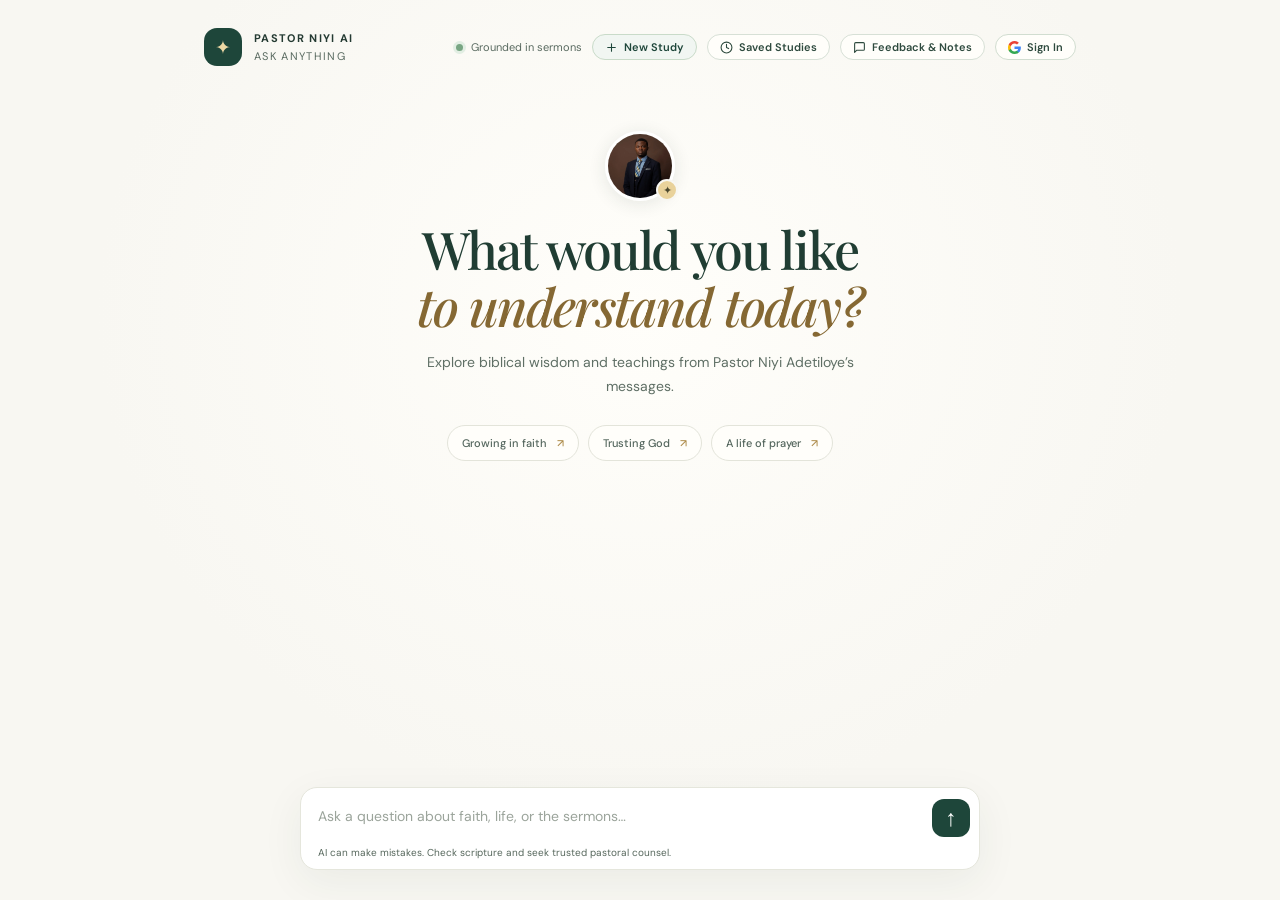
==== commit e1922916: "Add Save Chat Thread & Saved Studies Chat History UI with full thread management" ====
--- a/web/index.html
+++ b/web/index.html
@@ -7,7 +7,7 @@
   <meta name="description" content="Explore Pastor Niyi Adetiloye’s teachings through sermon-grounded answers.">
   <title>Pastor Niyi AI</title>
   <link rel="icon" type="image/svg+xml" href="/assets/bible-favicon.svg?v=1">
-  <link rel="stylesheet" href="/web/styles.css?v=20261024b">
+  <link rel="stylesheet" href="/web/styles.css?v=20261024e">
   <!-- Google Identity Services for Option B Google Sign-In -->
   <script src="https://accounts.google.com/gsi/client" async defer></script>
 </head>
@@ -21,6 +21,18 @@
 
       <div class="topbar-actions">
         <div class="online"><i></i> <span>Grounded in sermons</span></div>
+
+        <!-- New Study & Saved Conversations Trigger Buttons -->
+        <button type="button" class="topbar-pill-btn new-chat-pill" id="new-chat-btn" title="Start a fresh study session">
+          <svg class="pill-svg" width="13" height="13" viewBox="0 0 24 24" fill="none" stroke="currentColor" stroke-width="2" stroke-linecap="round" stroke-linejoin="round" aria-hidden="true"><line x1="12" y1="5" x2="12" y2="19"></line><line x1="5" y1="12" x2="19" y2="12"></line></svg>
+          <span class="pill-text">New Study</span>
+        </button>
+
+        <button type="button" class="topbar-pill-btn" id="open-history-btn" aria-haspopup="dialog" aria-expanded="false" title="Open saved study conversations">
+          <svg class="pill-svg" width="13" height="13" viewBox="0 0 24 24" fill="none" stroke="currentColor" stroke-width="2" stroke-linecap="round" stroke-linejoin="round" aria-hidden="true"><circle cx="12" cy="12" r="10"></circle><polyline points="12 6 12 12 16 14"></polyline></svg>
+          <span class="pill-text">Saved Studies</span>
+          <span id="history-count-badge" class="pill-badge" hidden>0</span>
+        </button>
 
         <!-- Suggestion Box Trigger Button -->
         <button type="button" class="topbar-pill-btn" id="open-feedback-btn" aria-haspopup="dialog" aria-expanded="false" title="Share observations or sermon corrections with the pastoral team">
@@ -52,8 +64,14 @@
                 <small id="dropdown-user-email"></small>
               </div>
               <div class="dropdown-line"></div>
+              <button type="button" class="dropdown-row-btn" id="dropdown-history-btn" role="menuitem">
+                <svg width="14" height="14" viewBox="0 0 24 24" fill="none" stroke="currentColor" stroke-width="2" stroke-linecap="round" stroke-linejoin="round" aria-hidden="true" style="margin-right:7px; vertical-align:-2px;"><circle cx="12" cy="12" r="10"></circle><polyline points="12 6 12 12 16 14"></polyline></svg>
+                Saved Studies (<span id="user-threads-count">0</span>)
+              </button>
+              <div class="dropdown-line"></div>
               <button type="button" class="dropdown-row-btn" id="view-bookmarks-btn" role="menuitem">
-                🔖 Saved Bookmarks (<span id="user-bookmark-count">0</span>)
+                <svg width="14" height="14" viewBox="0 0 24 24" fill="none" stroke="currentColor" stroke-width="2" stroke-linecap="round" stroke-linejoin="round" aria-hidden="true" style="margin-right:7px; vertical-align:-2px;"><path d="M19 21l-7-5-7 5V5a2 2 0 0 1 2-2h10a2 2 0 0 1 2 2z"></path></svg>
+                Saved Bookmarks (<span id="user-bookmark-count">0</span>)
               </button>
               <div class="dropdown-line"></div>
               <button type="button" class="dropdown-row-btn signout" id="user-signout-btn" role="menuitem">
@@ -79,6 +97,18 @@
       </div>
     </section>
 
+    <div class="active-study-bar" id="active-study-bar" hidden>
+      <div class="study-meta">
+        <span class="study-status-indicator"></span>
+        <span class="study-title" id="active-study-title">Current Study Session</span>
+      </div>
+      <div class="study-actions">
+        <button type="button" class="study-action-btn" id="save-thread-btn" title="Save this study conversation to your account">
+          <svg width="12" height="12" viewBox="0 0 24 24" fill="none" stroke="currentColor" stroke-width="2" stroke-linecap="round" stroke-linejoin="round" aria-hidden="true"><path d="M19 21H5a2 2 0 0 1-2-2V5a2 2 0 0 1 2-2h11l5 5v11a2 2 0 0 1-2 2z"></path><polyline points="17 21 17 13 7 13 7 21"></polyline><polyline points="7 3 7 8 15 8"></polyline></svg>
+          <span id="save-thread-label">Save Study</span>
+        </button>
+      </div>
+    </div>
     <section id="conversation" class="conversation" aria-live="polite" aria-label="Conversation"></section>
     <div id="error" class="error" role="status" hidden></div>
 
@@ -163,15 +193,50 @@
     </div>
   </div>
 
+  <!-- SAVED STUDY CONVERSATIONS MODAL -->
+  <div id="history-modal" class="modal-backdrop" hidden role="dialog" aria-modal="true" aria-labelledby="history-modal-title">
+    <div class="modal-sheet">
+      <div class="modal-sheet-header">
+        <div class="modal-title-wrap">
+          <div>
+            <h2 id="history-modal-title">Saved Studies & Dialogues</h2>
+            <p class="modal-subtitle">Revisit and continue your past pastoral study conversations.</p>
+          </div>
+        </div>
+        <button type="button" class="sheet-close" id="close-history-btn" aria-label="Close modal">✕</button>
+      </div>
+
+      <div class="modal-sheet-body">
+        <div id="history-guest-notice" class="history-guest-card" hidden>
+          <div class="guest-card-content">
+            <svg class="guest-card-icon" width="20" height="20" viewBox="0 0 24 24" fill="none" stroke="currentColor" stroke-width="1.8" stroke-linecap="round" stroke-linejoin="round" aria-hidden="true"><circle cx="12" cy="12" r="10"></circle><polyline points="12 6 12 12 16 14"></polyline></svg>
+            <div>
+              <strong>Sign in to preserve your study history</strong>
+              <p>Your conversations can be saved to your member profile and accessed on any device.</p>
+            </div>
+          </div>
+          <button type="button" class="sheet-btn primary sm" id="history-signin-btn">Sign In</button>
+        </div>
+
+        <div id="history-empty" class="bookmarks-empty-state" hidden>
+          <svg class="empty-svg" width="36" height="36" viewBox="0 0 24 24" fill="none" stroke="#8fa095" stroke-width="1.5" stroke-linecap="round" stroke-linejoin="round" aria-hidden="true"><path d="M4 19.5A2.5 2.5 0 0 1 6.5 17H20"></path><path d="M6.5 2H20v20H6.5A2.5 2.5 0 0 1 4 19.5v-15A2.5 2.5 0 0 1 6.5 2z"></path></svg>
+          <h4>No saved study sessions yet</h4>
+          <p>When studying teachings, click <em>Save Study</em> to archive the conversation and continue it anytime.</p>
+        </div>
+
+        <div id="history-list" class="history-list"></div>
+      </div>
+    </div>
+  </div>
+
   <!-- SAVED BOOKMARKS MODAL (OPTION B) -->
   <div id="bookmarks-modal" class="modal-backdrop" hidden role="dialog" aria-modal="true" aria-labelledby="bookmarks-title">
     <div class="modal-sheet">
       <div class="modal-sheet-header">
         <div class="modal-title-wrap">
-          <div class="modal-gem">🔖</div>
           <div>
-            <h2 id="bookmarks-title">Saved Sermons & Messages</h2>
-            <p class="modal-subtitle">Teachings and sermon links saved to your account.</p>
+            <h2 id="bookmarks-title">Saved Sermons & Teachings</h2>
+            <p class="modal-subtitle">Your bookmarked messages and study references.</p>
           </div>
         </div>
         <button type="button" class="sheet-close" id="close-bookmarks-btn" aria-label="Close modal">✕</button>
@@ -179,9 +244,9 @@
 
       <div class="modal-sheet-body">
         <div id="bookmarks-empty" class="bookmarks-empty-state" hidden>
-          <span class="empty-icon">📭</span>
+          <svg class="empty-svg" width="36" height="36" viewBox="0 0 24 24" fill="none" stroke="#8fa095" stroke-width="1.5" stroke-linecap="round" stroke-linejoin="round" aria-hidden="true"><path d="M19 21l-7-5-7 5V5a2 2 0 0 1 2-2h10a2 2 0 0 1 2 2z"></path></svg>
           <h4>No saved sermons yet</h4>
-          <p>When listening to or reading sermon answers, click "Save" to keep them handy here.</p>
+          <p>When exploring teachings, save sermon citations to keep them handy here.</p>
         </div>
         <div id="bookmarks-list" class="bookmarks-list"></div>
       </div>
@@ -193,10 +258,9 @@
     <div class="modal-sheet">
       <div class="modal-sheet-header">
         <div class="modal-title-wrap">
-          <div class="modal-gem">✦</div>
           <div>
             <h2 id="auth-modal-title">Member Sign In</h2>
-            <p class="modal-subtitle">Save your sermon bookmarks, notes, and study history.</p>
+            <p class="modal-subtitle">Sign in to keep your sermon bookmarks and study notes synced across devices.</p>
           </div>
         </div>
         <button type="button" class="sheet-close" id="close-auth-btn" aria-label="Close modal">✕</button>
@@ -212,7 +276,7 @@
           <div class="field-wrap">
             <label for="member-name" class="field-label">Your Name <small class="opt">(Optional)</small></label>
             <input type="text" id="member-name" placeholder="e.g. David Emmanuel">
-            <p class="privacy-note">🔒 Passwordless access: bookmarks and sermon notes will be securely tied to your email profile.</p>
+            <p class="privacy-note">Passwordless access: bookmarks and sermon notes are securely tied to your email profile.</p>
           </div>
 
           <div id="auth-error-alert" class="form-alert error" hidden></div>
@@ -247,7 +311,7 @@
     </div>
   </div>
 
-  <script src="/web/chat-stream.js?v=20261024b" defer></script>
-  <script src="/web/app.js?v=20261024b" defer></script>
+  <script src="/web/chat-stream.js?v=20261024e" defer></script>
+  <script src="/web/app.js?v=20261024e" defer></script>
 </body>
 </html>
--- a/web/styles.css
+++ b/web/styles.css
@@ -838,3 +838,255 @@
   flex-shrink: 0;
   vertical-align: middle;
 }
+
+
+/* App Toast Notification */
+.app-toast {
+  position: fixed;
+  bottom: 24px;
+  left: 50%;
+  transform: translateX(-50%) translateY(20px);
+  background: #14281e;
+  color: #fff;
+  border: 1px solid #2d5543;
+  padding: 10px 22px;
+  border-radius: 999px;
+  font-size: 12.5px;
+  font-weight: 500;
+  box-shadow: 0 12px 35px rgba(12, 28, 20, 0.25);
+  z-index: 2500;
+  opacity: 0;
+  pointer-events: none;
+  transition: all 0.24s cubic-bezier(0.16, 1, 0.3, 1);
+}
+
+.app-toast.visible {
+  opacity: 1;
+  transform: translateX(-50%) translateY(0);
+}
+
+.empty-svg {
+  display: block;
+  margin: 0 auto 12px;
+}
+
+
+/* ==========================================================================
+   STUDY THREADS & CHAT HISTORY STYLES
+   ========================================================================== */
+
+.pill-badge {
+  display: inline-flex;
+  align-items: center;
+  justify-content: center;
+  min-width: 17px;
+  height: 17px;
+  padding: 0 5px;
+  border-radius: 999px;
+  background: #1e463a;
+  color: #fff;
+  font-size: 10px;
+  font-weight: 700;
+  line-height: 1;
+}
+
+.new-chat-pill {
+  background: #f1f6f2;
+  border-color: #c9dbc9;
+  color: #1e463a;
+  font-weight: 600;
+}
+.new-chat-pill:hover {
+  background: #e3ede4;
+  border-color: #a8c4ab;
+}
+
+.active-study-bar {
+  width: min(100%, 680px);
+  margin: 6px auto 14px;
+  padding: 8px 14px;
+  background: #fffefa;
+  border: 1px solid #e5e9e2;
+  border-radius: 12px;
+  display: flex;
+  align-items: center;
+  justify-content: space-between;
+  gap: 12px;
+  box-shadow: 0 2px 8px rgba(32, 61, 51, 0.04);
+}
+
+.study-meta {
+  display: flex;
+  align-items: center;
+  gap: 8px;
+  min-width: 0;
+}
+
+.study-status-indicator {
+  width: 7px;
+  height: 7px;
+  border-radius: 50%;
+  background: #78a683;
+  flex-shrink: 0;
+  box-shadow: 0 0 0 2px #e3eee3;
+}
+
+.study-title {
+  font-size: 12px;
+  font-weight: 600;
+  color: #203d33;
+  white-space: nowrap;
+  overflow: hidden;
+  text-overflow: ellipsis;
+  font-family: inherit;
+}
+
+.study-actions {
+  display: flex;
+  align-items: center;
+  gap: 6px;
+  flex-shrink: 0;
+}
+
+.study-action-btn {
+  display: inline-flex;
+  align-items: center;
+  gap: 5px;
+  background: #f8faf7;
+  border: 1px solid #d2ded0;
+  border-radius: 7px;
+  padding: 4px 9px;
+  font-size: 11px;
+  font-weight: 600;
+  color: #244b3b;
+  cursor: pointer;
+  transition: all 0.15s ease;
+  font-family: inherit;
+}
+.study-action-btn:hover {
+  background: #1e463a;
+  color: #fff;
+  border-color: #1e463a;
+}
+.study-action-btn.saved {
+  background: #e9f2ea;
+  color: #1f503e;
+  border-color: #b5d5b7;
+}
+
+.history-guest-card {
+  padding: 12px 14px;
+  background: #fbfbf6;
+  border: 1px solid #eceadd;
+  border-radius: 12px;
+  margin-bottom: 14px;
+  display: flex;
+  align-items: center;
+  justify-content: space-between;
+  gap: 12px;
+}
+.guest-card-content {
+  display: flex;
+  align-items: center;
+  gap: 10px;
+}
+.guest-card-icon {
+  color: #a68b55;
+  flex-shrink: 0;
+}
+.guest-card-content strong {
+  display: block;
+  font-size: 12px;
+  color: #243a32;
+  margin-bottom: 2px;
+}
+.guest-card-content p {
+  margin: 0;
+  font-size: 11px;
+  color: #718077;
+  line-height: 1.35;
+}
+
+.history-list {
+  display: flex;
+  flex-direction: column;
+  gap: 9px;
+  max-height: 420px;
+  overflow-y: auto;
+  padding-right: 2px;
+}
+
+.history-item {
+  padding: 12px 14px;
+  background: #fffefa;
+  border: 1px solid #e3e8e1;
+  border-radius: 12px;
+  display: flex;
+  align-items: center;
+  justify-content: space-between;
+  gap: 12px;
+  cursor: pointer;
+  transition: all 0.16s ease;
+}
+.history-item:hover {
+  border-color: #a7c1ac;
+  background: #f7faf6;
+  transform: translateY(-1px);
+}
+.history-item.active {
+  border-color: #2b5d49;
+  background: #f4f8f4;
+  box-shadow: 0 0 0 1px #2b5d49;
+}
+
+.history-item-body {
+  flex: 1;
+  min-width: 0;
+}
+.history-item-title {
+  font-size: 13px;
+  font-weight: 600;
+  color: #1e3f32;
+  margin: 0 0 4px;
+  white-space: nowrap;
+  overflow: hidden;
+  text-overflow: ellipsis;
+}
+.history-item-meta {
+  font-size: 11px;
+  color: #7a8b80;
+  display: flex;
+  align-items: center;
+  gap: 7px;
+}
+.history-item-meta span {
+  display: inline-flex;
+  align-items: center;
+  gap: 4px;
+}
+.history-item-preview {
+  font-size: 11px;
+  color: #5c6c62;
+  margin: 4px 0 0;
+  white-space: nowrap;
+  overflow: hidden;
+  text-overflow: ellipsis;
+  line-height: 1.4;
+}
+
+.history-item-del-btn {
+  background: transparent;
+  border: 0;
+  color: #9ea9a2;
+  cursor: pointer;
+  padding: 6px;
+  border-radius: 6px;
+  display: grid;
+  place-items: center;
+  transition: all 0.15s ease;
+  flex-shrink: 0;
+}
+.history-item-del-btn:hover {
+  color: #b23b32;
+  background: #fbeeed;
+}
